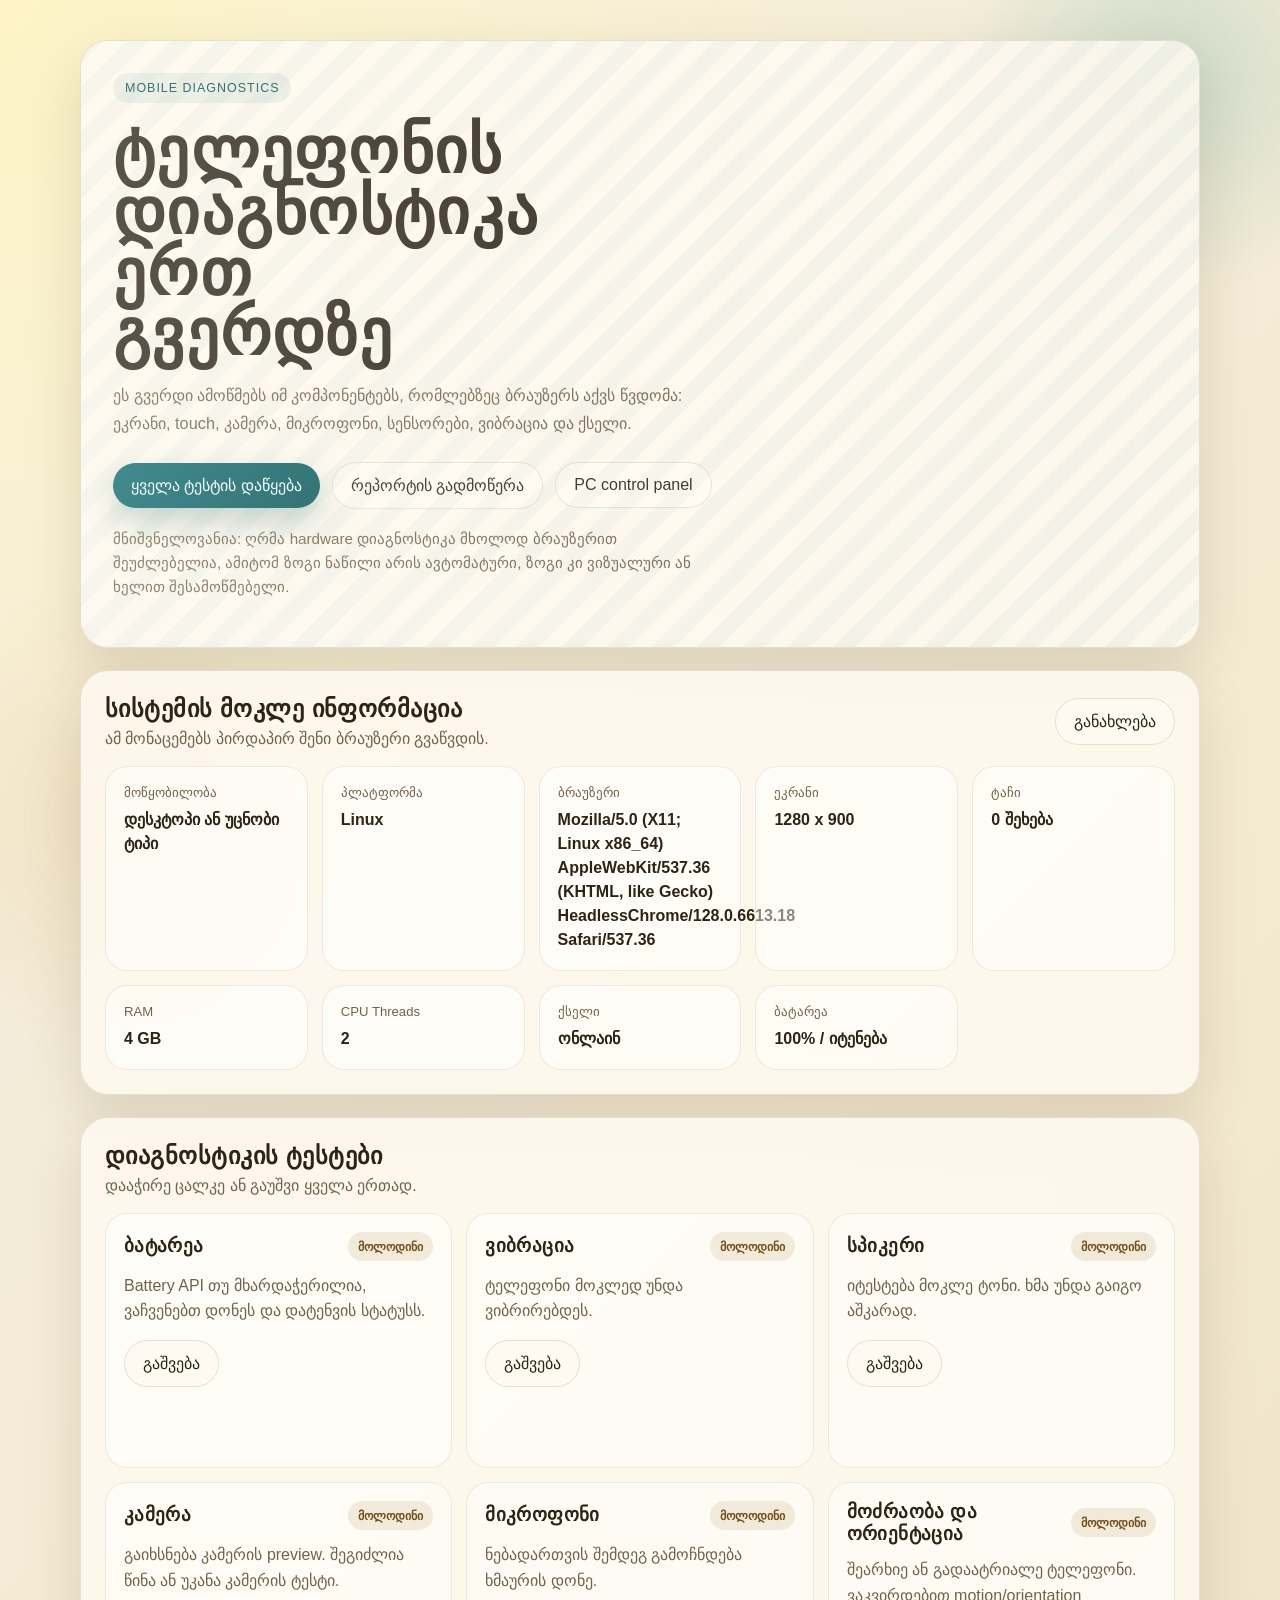
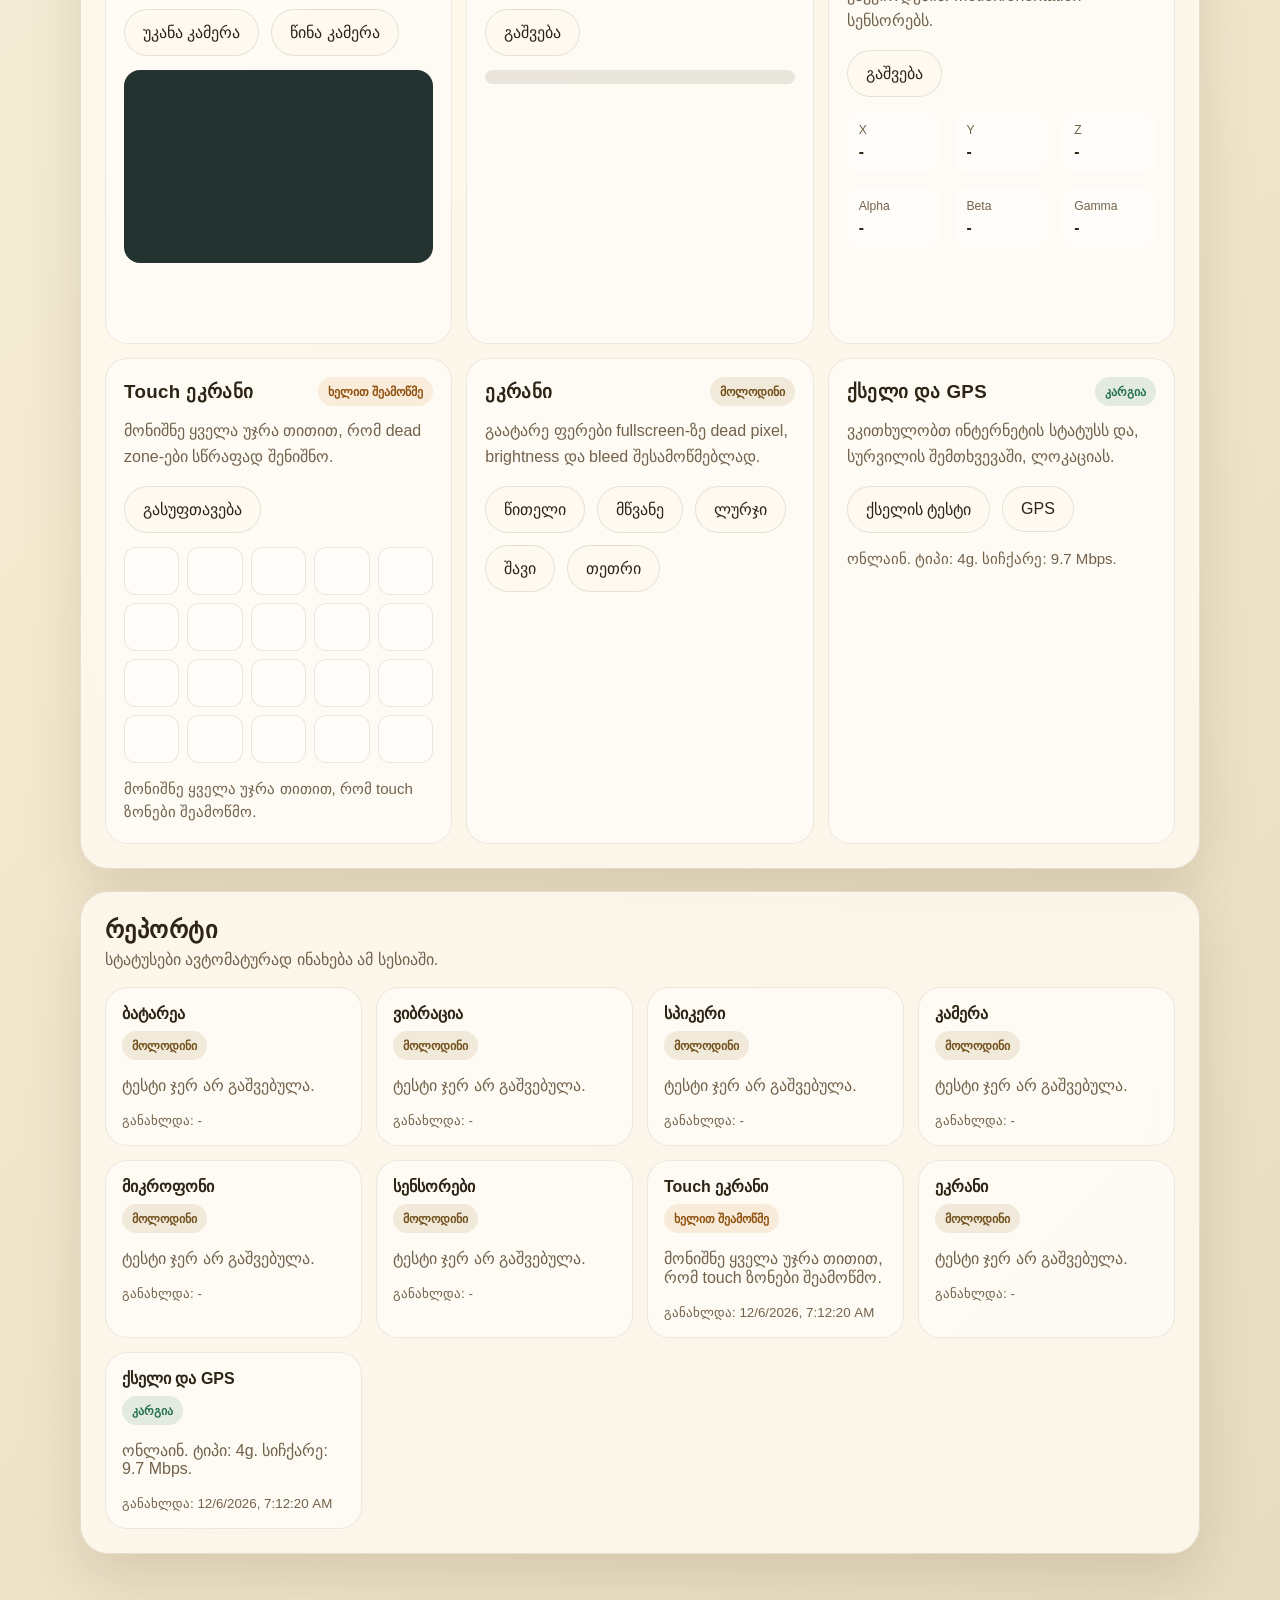
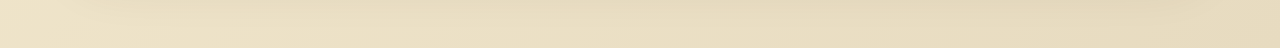
==== index.html @ 6eab8093 "Initial commit" ====
<!DOCTYPE html>
<html lang="ka">
  <head>
    <meta charset="UTF-8" />
    <meta name="viewport" content="width=device-width, initial-scale=1.0" />
    <meta
      name="description"
      content="ტელეფონის სწრაფი დიაგნოსტიკა ბრაუზერიდან: ეკრანი, touch, კამერა, მიკროფონი, ვიბრაცია, სენსორები და კავშირი."
    />
    <title>Phone Check</title>
    <link rel="stylesheet" href="./styles.css" />
  </head>
  <body>
    <div class="page-shell">
      <div class="backdrop backdrop-a"></div>
      <div class="backdrop backdrop-b"></div>

      <main class="app">
        <section class="hero reveal">
          <div class="eyebrow">Mobile Diagnostics</div>
          <h1>ტელეფონის დიაგნოსტიკა ერთ გვერდზე</h1>
          <div id="secure-context-warning" class="context-warning hidden">
            გახსნილი ხარ არა-უსაფრთხო მისამართიდან. კამერა, მიკროფონი და GPS სრულად იმუშავებს მხოლოდ
            https ან localhost გარემოში.
          </div>
          <p class="hero-copy">
            ეს გვერდი ამოწმებს იმ კომპონენტებს, რომლებზეც ბრაუზერს აქვს წვდომა:
            ეკრანი, touch, კამერა, მიკროფონი, სენსორები, ვიბრაცია და ქსელი.
          </p>
          <div class="hero-actions">
            <button id="run-all" class="btn btn-primary">ყველა ტესტის დაწყება</button>
            <button id="export-report" class="btn btn-secondary">რეპორტის გადმოწერა</button>
            <a href="./desktop.html" class="btn btn-secondary link-btn">PC control panel</a>
          </div>
          <p class="note">
            მნიშვნელოვანია: ღრმა hardware დიაგნოსტიკა მხოლოდ ბრაუზერით შეუძლებელია,
            ამიტომ ზოგი ნაწილი არის ავტომატური, ზოგი კი ვიზუალური ან ხელით შესამოწმებელი.
          </p>
        </section>

        <section class="panel reveal">
          <div class="panel-heading">
            <div>
              <h2>სისტემის მოკლე ინფორმაცია</h2>
              <p>ამ მონაცემებს პირდაპირ შენი ბრაუზერი გვაწვდის.</p>
            </div>
            <button id="refresh-info" class="btn btn-ghost">განახლება</button>
          </div>
          <div id="device-summary" class="summary-grid"></div>
        </section>

        <section class="panel reveal">
          <div class="panel-heading">
            <div>
              <h2>დიაგნოსტიკის ტესტები</h2>
              <p>დააჭირე ცალკე ან გაუშვი ყველა ერთად.</p>
            </div>
          </div>
          <div class="test-grid">
            <article class="test-card" data-test="battery">
              <div class="test-top">
                <h3>ბატარეა</h3>
                <span class="status-badge pending">მოლოდინი</span>
              </div>
              <p>Battery API თუ მხარდაჭერილია, ვაჩვენებთ დონეს და დატენვის სტატუსს.</p>
              <button class="btn btn-card" data-action="battery">გაშვება</button>
              <div class="test-result" data-result="battery"></div>
            </article>

            <article class="test-card" data-test="vibration">
              <div class="test-top">
                <h3>ვიბრაცია</h3>
                <span class="status-badge pending">მოლოდინი</span>
              </div>
              <p>ტელეფონი მოკლედ უნდა ვიბრირებდეს.</p>
              <button class="btn btn-card" data-action="vibration">გაშვება</button>
              <div class="test-result" data-result="vibration"></div>
            </article>

            <article class="test-card" data-test="audio">
              <div class="test-top">
                <h3>სპიკერი</h3>
                <span class="status-badge pending">მოლოდინი</span>
              </div>
              <p>იტესტება მოკლე ტონი. ხმა უნდა გაიგო აშკარად.</p>
              <button class="btn btn-card" data-action="audio">გაშვება</button>
              <div class="test-result" data-result="audio"></div>
            </article>

            <article class="test-card" data-test="camera">
              <div class="test-top">
                <h3>კამერა</h3>
                <span class="status-badge pending">მოლოდინი</span>
              </div>
              <p>გაიხსნება კამერის preview. შეგიძლია წინა ან უკანა კამერის ტესტი.</p>
              <div class="inline-actions">
                <button class="btn btn-card" data-action="camera-back">უკანა კამერა</button>
                <button class="btn btn-card" data-action="camera-front">წინა კამერა</button>
              </div>
              <div class="media-frame">
                <video id="camera-preview" playsinline autoplay muted></video>
              </div>
              <div class="test-result" data-result="camera"></div>
            </article>

            <article class="test-card" data-test="microphone">
              <div class="test-top">
                <h3>მიკროფონი</h3>
                <span class="status-badge pending">მოლოდინი</span>
              </div>
              <p>ნებადართვის შემდეგ გამოჩნდება ხმაურის დონე.</p>
              <button class="btn btn-card" data-action="microphone">გაშვება</button>
              <div class="meter">
                <div id="mic-level" class="meter-bar"></div>
              </div>
              <div class="test-result" data-result="microphone"></div>
            </article>

            <article class="test-card" data-test="sensors">
              <div class="test-top">
                <h3>მოძრაობა და ორიენტაცია</h3>
                <span class="status-badge pending">მოლოდინი</span>
              </div>
              <p>შეარხიე ან გადაატრიალე ტელეფონი. ვაკვირდებით motion/orientation სენსორებს.</p>
              <button class="btn btn-card" data-action="sensors">გაშვება</button>
              <div class="sensor-grid">
                <div><span>X</span><strong id="motion-x">-</strong></div>
                <div><span>Y</span><strong id="motion-y">-</strong></div>
                <div><span>Z</span><strong id="motion-z">-</strong></div>
                <div><span>Alpha</span><strong id="orientation-a">-</strong></div>
                <div><span>Beta</span><strong id="orientation-b">-</strong></div>
                <div><span>Gamma</span><strong id="orientation-c">-</strong></div>
              </div>
              <div class="test-result" data-result="sensors"></div>
            </article>

            <article class="test-card" data-test="touch">
              <div class="test-top">
                <h3>Touch ეკრანი</h3>
                <span class="status-badge pending">მოლოდინი</span>
              </div>
              <p>მონიშნე ყველა უჯრა თითით, რომ dead zone-ები სწრაფად შენიშნო.</p>
              <button class="btn btn-card" data-action="touch-reset">გასუფთავება</button>
              <div id="touch-grid" class="touch-grid" aria-label="Touch test grid"></div>
              <div class="test-result" data-result="touch"></div>
            </article>

            <article class="test-card" data-test="screen">
              <div class="test-top">
                <h3>ეკრანი</h3>
                <span class="status-badge pending">მოლოდინი</span>
              </div>
              <p>გაატარე ფერები fullscreen-ზე dead pixel, brightness და bleed შესამოწმებლად.</p>
              <div class="inline-actions">
                <button class="btn btn-card" data-action="screen-red">წითელი</button>
                <button class="btn btn-card" data-action="screen-green">მწვანე</button>
                <button class="btn btn-card" data-action="screen-blue">ლურჯი</button>
                <button class="btn btn-card" data-action="screen-black">შავი</button>
                <button class="btn btn-card" data-action="screen-white">თეთრი</button>
              </div>
              <div class="test-result" data-result="screen"></div>
            </article>

            <article class="test-card" data-test="network">
              <div class="test-top">
                <h3>ქსელი და GPS</h3>
                <span class="status-badge pending">მოლოდინი</span>
              </div>
              <p>ვკითხულობთ ინტერნეტის სტატუსს და, სურვილის შემთხვევაში, ლოკაციას.</p>
              <div class="inline-actions">
                <button class="btn btn-card" data-action="network">ქსელის ტესტი</button>
                <button class="btn btn-card" data-action="geolocation">GPS</button>
              </div>
              <div class="test-result" data-result="network"></div>
            </article>
          </div>
        </section>

        <section class="panel reveal">
          <div class="panel-heading">
            <div>
              <h2>რეპორტი</h2>
              <p>სტატუსები ავტომატურად ინახება ამ სესიაში.</p>
            </div>
          </div>
          <div id="report-list" class="report-list"></div>
        </section>
      </main>
    </div>

    <div id="screen-overlay" class="screen-overlay hidden" role="dialog" aria-modal="true">
      <button id="close-overlay" class="overlay-close">დახურვა</button>
      <div class="overlay-instruction">
        დაათვალიერე ეკრანი და დაბრუნდი დახურვით.
      </div>
    </div>

    <script src="./app.js"></script>
  </body>
</html>
---- styles.css ----
:root {
  --bg: #f3efe4;
  --bg-deep: #e7dbc0;
  --panel: rgba(255, 250, 241, 0.84);
  --panel-strong: rgba(255, 250, 241, 0.95);
  --line: rgba(87, 72, 41, 0.14);
  --text: #2d2416;
  --muted: #72624b;
  --accent: #0d6b6f;
  --accent-strong: #094f52;
  --warm: #d9863b;
  --danger: #b0413e;
  --success: #26744f;
  --shadow: 0 22px 55px rgba(73, 52, 23, 0.14);
  --radius-xl: 28px;
  --radius-lg: 22px;
  --radius-md: 16px;
  --font-body: "Aptos", "Segoe UI", "Trebuchet MS", sans-serif;
  --font-head: "Bahnschrift", "Arial Narrow", "Aptos Narrow", sans-serif;
}

* {
  box-sizing: border-box;
}

html,
body {
  margin: 0;
  min-height: 100%;
}

body {
  font-family: var(--font-body);
  color: var(--text);
  background:
    radial-gradient(circle at top left, rgba(255, 244, 195, 0.9), transparent 30%),
    linear-gradient(135deg, var(--bg) 0%, #f4ead0 48%, var(--bg-deep) 100%);
}

button,
input,
textarea,
select {
  font: inherit;
}

.page-shell {
  position: relative;
  overflow: hidden;
  min-height: 100vh;
}

.backdrop {
  position: fixed;
  inset: auto;
  border-radius: 999px;
  filter: blur(12px);
  opacity: 0.55;
  pointer-events: none;
}

.backdrop-a {
  width: 26rem;
  height: 26rem;
  top: -8rem;
  right: -6rem;
  background: radial-gradient(circle, rgba(17, 136, 129, 0.3) 0%, rgba(17, 136, 129, 0) 72%);
}

.backdrop-b {
  width: 30rem;
  height: 30rem;
  bottom: -10rem;
  left: -8rem;
  background: radial-gradient(circle, rgba(217, 134, 59, 0.22) 0%, rgba(217, 134, 59, 0) 70%);
}

.app {
  width: min(1120px, calc(100% - 32px));
  margin: 0 auto;
  padding: 40px 0 72px;
}

.hero,
.panel {
  position: relative;
  margin-bottom: 22px;
  background: var(--panel);
  border: 1px solid var(--line);
  border-radius: var(--radius-xl);
  box-shadow: var(--shadow);
  backdrop-filter: blur(18px);
}

.hero {
  padding: 32px;
  overflow: hidden;
}

.hero::after {
  content: "";
  position: absolute;
  inset: 0;
  background:
    linear-gradient(90deg, rgba(255, 255, 255, 0.22), transparent),
    repeating-linear-gradient(
      135deg,
      rgba(13, 107, 111, 0.04),
      rgba(13, 107, 111, 0.04) 16px,
      transparent 16px,
      transparent 32px
    );
  pointer-events: none;
}

.eyebrow {
  display: inline-flex;
  align-items: center;
  gap: 8px;
  padding: 8px 12px;
  border-radius: 999px;
  background: rgba(13, 107, 111, 0.09);
  color: var(--accent-strong);
  font-size: 0.78rem;
  letter-spacing: 0.08em;
  text-transform: uppercase;
}

.hero h1,
.panel h2,
.test-card h3 {
  margin: 0;
  font-family: var(--font-head);
  letter-spacing: 0.02em;
}

.hero h1 {
  max-width: 12ch;
  margin-top: 18px;
  font-size: clamp(2.2rem, 5vw, 4.3rem);
  line-height: 0.95;
}

.hero-copy,
.panel p,
.test-card p,
.note,
.context-warning,
.test-result,
.report-item,
.report-item p,
.report-item small {
  color: var(--muted);
}

.hero-copy {
  max-width: 64ch;
  margin: 18px 0 0;
  font-size: 1.02rem;
  line-height: 1.7;
}

.hero-actions,
.inline-actions,
.panel-heading {
  display: flex;
  gap: 12px;
  flex-wrap: wrap;
  align-items: center;
}

.hero-actions {
  margin-top: 24px;
}

.note {
  margin-top: 18px;
  max-width: 70ch;
  font-size: 0.95rem;
  line-height: 1.6;
}

.context-warning {
  display: inline-block;
  margin-top: 16px;
  padding: 12px 14px;
  border-radius: 16px;
  background: rgba(176, 65, 62, 0.1);
  border: 1px solid rgba(176, 65, 62, 0.14);
  color: #7c2d2a;
  line-height: 1.55;
}

.hidden {
  display: none;
}

.panel {
  padding: 24px;
}

.panel-heading {
  justify-content: space-between;
  margin-bottom: 18px;
}

.panel-heading p {
  margin: 6px 0 0;
}

.btn {
  appearance: none;
  border: 0;
  border-radius: 999px;
  padding: 13px 18px;
  cursor: pointer;
  transition: transform 180ms ease, box-shadow 180ms ease, background 180ms ease;
}

.btn:hover {
  transform: translateY(-1px);
}

.btn:active {
  transform: translateY(0);
}

.btn-primary {
  background: linear-gradient(135deg, var(--accent) 0%, #0a5658 100%);
  color: #f6fffe;
  box-shadow: 0 14px 30px rgba(10, 86, 88, 0.28);
}

.btn-secondary,
.btn-card,
.btn-ghost {
  background: var(--panel-strong);
  color: var(--text);
  border: 1px solid var(--line);
}

.link-btn {
  display: inline-flex;
  align-items: center;
  justify-content: center;
  text-decoration: none;
}

.btn-card {
  width: fit-content;
}

.summary-grid,
.test-grid,
.report-list,
.sensor-grid {
  display: grid;
  gap: 14px;
}

.summary-grid {
  grid-template-columns: repeat(auto-fit, minmax(180px, 1fr));
}

.summary-card,
.test-card,
.report-item {
  background: rgba(255, 255, 255, 0.45);
  border: 1px solid rgba(87, 72, 41, 0.1);
  border-radius: var(--radius-lg);
}

.summary-card {
  padding: 18px;
}

.summary-card span {
  display: block;
  font-size: 0.82rem;
  color: var(--muted);
}

.summary-card strong {
  display: block;
  margin-top: 8px;
  font-size: 1rem;
  color: var(--text);
  line-height: 1.5;
}

.test-grid {
  grid-template-columns: repeat(auto-fit, minmax(280px, 1fr));
}

.test-card {
  padding: 18px;
}

.test-top {
  display: flex;
  justify-content: space-between;
  gap: 12px;
  align-items: center;
}

.test-card p {
  margin: 12px 0 16px;
  line-height: 1.6;
}

.status-badge {
  display: inline-flex;
  align-items: center;
  width: fit-content;
  padding: 7px 10px;
  border-radius: 999px;
  font-size: 0.78rem;
  font-weight: 700;
}

.status-badge.pending {
  background: rgba(160, 124, 58, 0.14);
  color: #74521e;
}

.status-badge.running {
  background: rgba(13, 107, 111, 0.12);
  color: var(--accent-strong);
}

.status-badge.success {
  background: rgba(38, 116, 79, 0.12);
  color: var(--success);
}

.status-badge.manual {
  background: rgba(217, 134, 59, 0.14);
  color: #90510f;
}

.status-badge.error {
  background: rgba(176, 65, 62, 0.12);
  color: var(--danger);
}

.test-result {
  min-height: 48px;
  margin-top: 14px;
  font-size: 0.94rem;
  line-height: 1.55;
}

.media-frame {
  margin-top: 14px;
  border-radius: var(--radius-md);
  overflow: hidden;
  background: rgba(14, 31, 27, 0.9);
  aspect-ratio: 16 / 10;
}

.media-frame video {
  width: 100%;
  height: 100%;
  object-fit: cover;
  display: block;
}

.meter {
  height: 14px;
  margin-top: 14px;
  border-radius: 999px;
  background: rgba(87, 72, 41, 0.12);
  overflow: hidden;
}

.meter-bar {
  width: 0%;
  height: 100%;
  border-radius: inherit;
  background: linear-gradient(90deg, var(--accent) 0%, var(--warm) 100%);
  transition: width 100ms linear;
}

.sensor-grid {
  grid-template-columns: repeat(3, minmax(72px, 1fr));
  margin-top: 14px;
}

.sensor-grid div {
  padding: 12px;
  border-radius: var(--radius-md);
  background: rgba(255, 255, 255, 0.5);
}

.sensor-grid span {
  display: block;
  font-size: 0.76rem;
  color: var(--muted);
  margin-bottom: 6px;
}

.sensor-grid strong {
  display: block;
  font-size: 0.98rem;
}

.touch-grid {
  display: grid;
  grid-template-columns: repeat(5, 1fr);
  gap: 8px;
  margin-top: 14px;
}

.touch-cell {
  min-height: 48px;
  border-radius: 12px;
  border: 1px solid rgba(87, 72, 41, 0.12);
  background: rgba(255, 255, 255, 0.42);
  touch-action: none;
  transition: background 150ms ease, border-color 150ms ease, transform 150ms ease;
}

.touch-cell.active {
  background: rgba(13, 107, 111, 0.22);
  border-color: rgba(13, 107, 111, 0.42);
  transform: scale(0.98);
}

.report-list {
  grid-template-columns: repeat(auto-fit, minmax(220px, 1fr));
}

.report-item {
  padding: 16px;
}

.report-item strong {
  display: block;
  margin-bottom: 8px;
  color: var(--text);
}

.screen-overlay {
  position: fixed;
  inset: 0;
  z-index: 30;
  display: flex;
  flex-direction: column;
  justify-content: space-between;
  padding: 20px;
}

.screen-overlay.hidden {
  display: none;
}

.overlay-close {
  align-self: flex-end;
  appearance: none;
  border: 0;
  border-radius: 999px;
  padding: 12px 18px;
  background: rgba(255, 255, 255, 0.18);
  color: #fff;
  backdrop-filter: blur(10px);
  font: inherit;
  cursor: pointer;
}

.overlay-instruction {
  align-self: center;
  margin-bottom: 22px;
  padding: 10px 14px;
  border-radius: 999px;
  background: rgba(255, 255, 255, 0.18);
  color: #fff;
  backdrop-filter: blur(10px);
}

.reveal {
  opacity: 0;
  transform: translateY(18px);
  animation: rise 700ms ease forwards;
}

.reveal:nth-child(2) {
  animation-delay: 90ms;
}

.reveal:nth-child(3) {
  animation-delay: 180ms;
}

.reveal:nth-child(4) {
  animation-delay: 270ms;
}

@keyframes rise {
  to {
    opacity: 1;
    transform: translateY(0);
  }
}

@media (max-width: 720px) {
  .app {
    width: min(100% - 20px, 1120px);
    padding-top: 18px;
  }

  .hero,
  .panel {
    padding: 18px;
    border-radius: 24px;
  }

  .hero h1 {
    max-width: none;
  }

  .touch-grid {
    grid-template-columns: repeat(4, 1fr);
  }
}
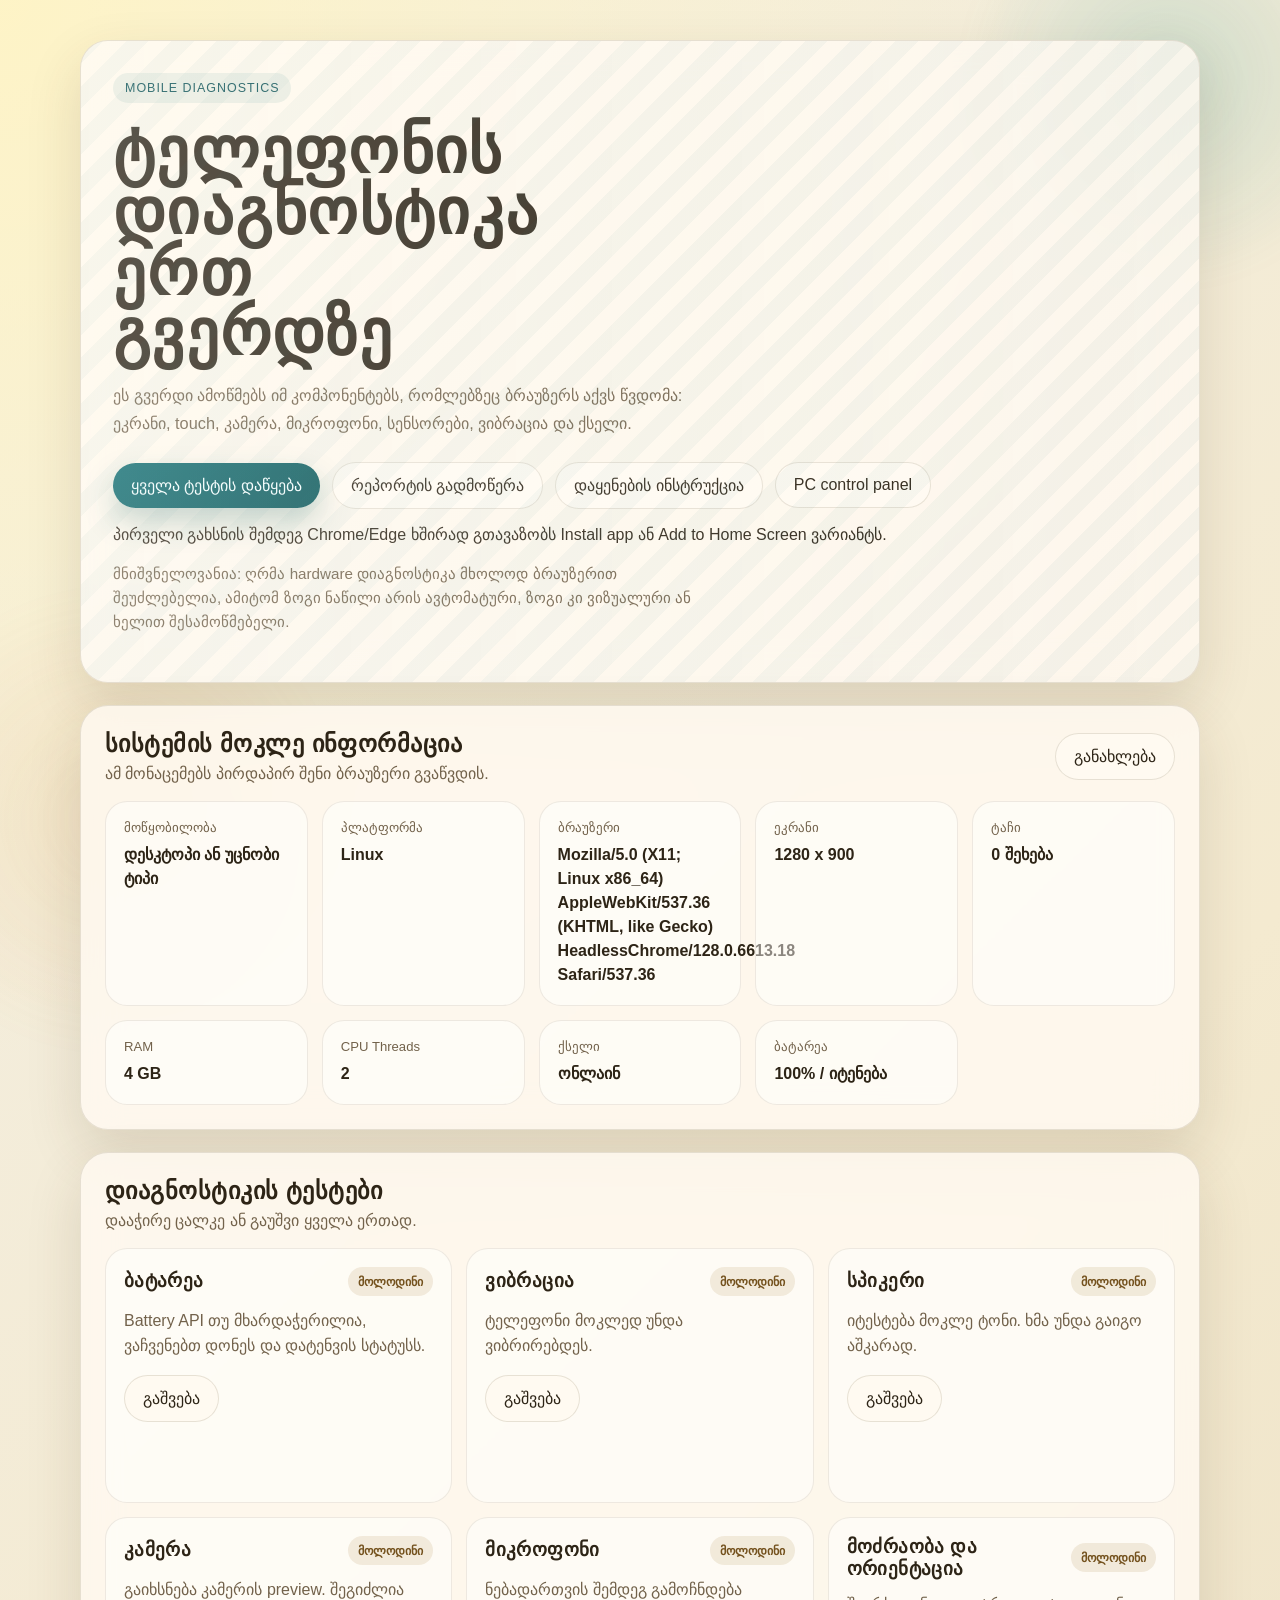
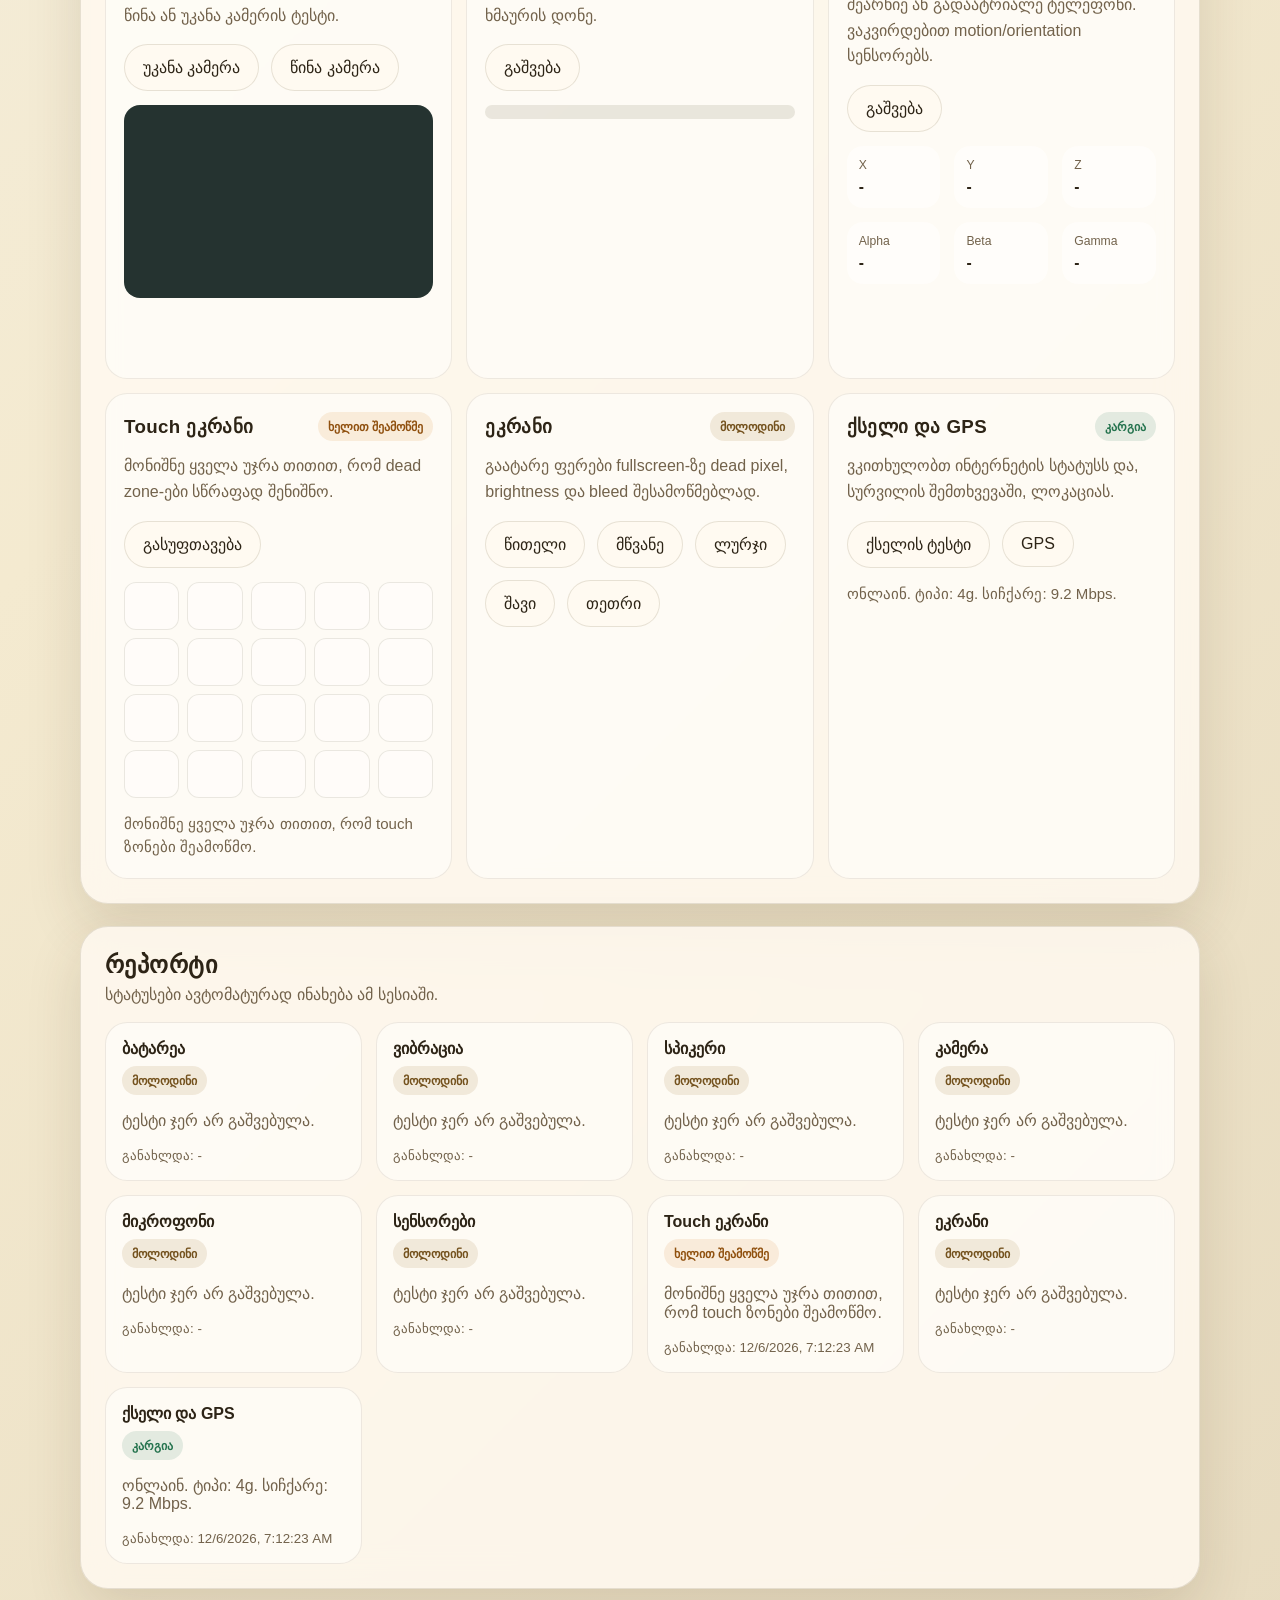
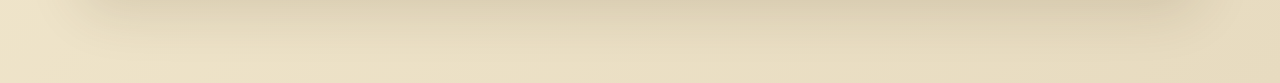
==== commit 9418b851: "Update index.html" ====
--- a/index.html
+++ b/index.html
@@ -8,6 +8,12 @@
       content="ტელეფონის სწრაფი დიაგნოსტიკა ბრაუზერიდან: ეკრანი, touch, კამერა, მიკროფონი, ვიბრაცია, სენსორები და კავშირი."
     />
     <title>Phone Check</title>
+    <meta name="theme-color" content="#0d6b6f" />
+    <meta name="apple-mobile-web-app-capable" content="yes" />
+    <meta name="apple-mobile-web-app-title" content="Phone Check" />
+    <link rel="manifest" href="./manifest-phone.webmanifest" />
+    <link rel="icon" href="./icons/phone-check-192.png" />
+    <link rel="apple-touch-icon" href="./icons/phone-check-180.png" />
     <link rel="stylesheet" href="./styles.css" />
   </head>
   <body>
@@ -30,8 +36,10 @@
           <div class="hero-actions">
             <button id="run-all" class="btn btn-primary">ყველა ტესტის დაწყება</button>
             <button id="export-report" class="btn btn-secondary">რეპორტის გადმოწერა</button>
+            <button id="install-app" class="btn btn-secondary" data-install-app>აპის დაყენება</button>
             <a href="./desktop.html" class="btn btn-secondary link-btn">PC control panel</a>
           </div>
+          <p class="install-note" data-install-status></p>
           <p class="note">
             მნიშვნელოვანია: ღრმა hardware დიაგნოსტიკა მხოლოდ ბრაუზერით შეუძლებელია,
             ამიტომ ზოგი ნაწილი არის ავტომატური, ზოგი კი ვიზუალური ან ხელით შესამოწმებელი.
@@ -196,5 +204,6 @@
     </div>
 
     <script src="./app.js"></script>
+    <script src="./pwa.js"></script>
   </body>
 </html>
